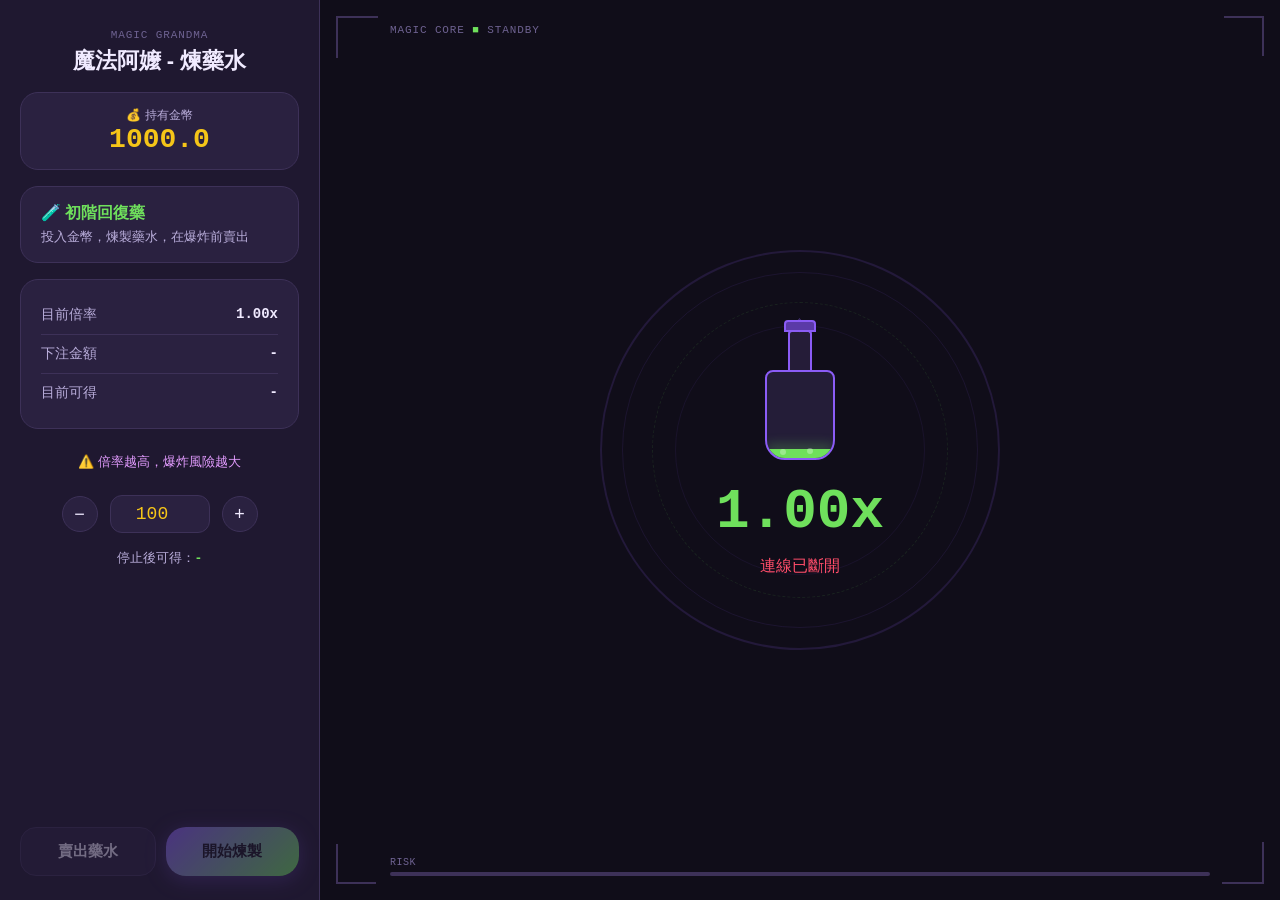
==== static/index.html @ ea38be5e "initial commit" ====
<!DOCTYPE html>
<html lang="zh-TW">
<head>
    <meta charset="UTF-8">
    <title>魔法阿嬤 - 煉藥水</title>
    <link rel="stylesheet" href="style.css">
</head>
<body>
    <div class="layout">
        <!-- 左欄：操作面板 -->
        <div class="panel">
            <div class="panel-title">
                <span class="label">MAGIC GRANDMA</span>
                <h1>魔法阿嬤 - 煉藥水</h1>
            </div>

            <div class="gold-card">
                <div class="gold-label">💰 持有金幣</div>
                <div class="gold-value" id="balanceDisplay">1000.0</div>
            </div>

            <div class="info-card">
                <div class="potion-name">🧪 初階回復藥</div>
                <div class="potion-desc">投入金幣，煉製藥水，在爆炸前賣出</div>
            </div>

            <div class="info-card">
                <div class="stat-row">
                    <span class="label">目前倍率</span>
                    <span class="value" id="panelMultiplier">1.00x</span>
                </div>
                <div class="stat-row">
                    <span class="label">下注金額</span>
                    <span class="value" id="panelBet">-</span>
                </div>
                <div class="stat-row">
                    <span class="label">目前可得</span>
                    <span class="value" id="panelPayout">-</span>
                </div>
            </div>

            <div class="risk-warning" id="riskWarning">⚠️ 倍率越高，爆炸風險越大</div>

            <div class="bet-controls">
                <button class="btn-round" id="betMinus">−</button>
                <input type="number" id="betAmount" value="100" min="1">
                <button class="btn-round" id="betPlus">+</button>
            </div>

            <div class="payout-display">
                停止後可得：<span class="payout-value" id="livePayout">-</span>
            </div>

            <div class="panel-buttons">
                <button class="btn btn-secondary" id="cashOutBtn" disabled>賣出藥水</button>
                <button class="btn btn-primary" id="betBtn">開始煉製</button>
            </div>
        </div>

        <!-- 右欄：煉藥舞台 -->
        <div class="stage" id="stage">
            <div class="stage-corner-tr"></div>
            <div class="stage-corner-bl"></div>

            <!-- 爆炸/成功閃光 -->
            <div class="flash-overlay" id="flashOverlay"></div>

            <!-- 魔法陣 -->
            <div class="magic-circle"></div>
            <div class="magic-circle-inner"></div>

            <!-- 粒子 -->
            <div class="particles" id="particles"></div>

            <div class="stage-status" id="stageStatus">
                Magic Core <span class="dot">■</span> Standby
            </div>

            <div class="stage-badge" id="stageBadge">1.00x</div>

            <div class="stage-center">
                <!-- 藥水瓶 -->
                <div class="potion-bottle" id="potionBottle">
                    <div class="bottle-cap"></div>
                    <div class="bottle-neck"></div>
                    <div class="bottle-body">
                        <div class="bottle-liquid" id="bottleLiquid"></div>
                    </div>
                </div>

                <div class="multiplier-display" id="multiplier">1.00x</div>
                <div class="stage-message" id="stageMessage">空的煉藥台 — 投入金幣以啟動</div>
            </div>

            <span class="progress-label">RISK</span>
            <div class="progress-bar">
                <div class="fill" id="progressFill"></div>
            </div>
        </div>
    </div>

    <script src="game.js"></script>
</body>
</html>
---- static/style.css ----
:root {
  /* 背景 */
  --bg-primary: #16121F;
  --bg-panel: #1F1830;
  --bg-stage: #100D19;
  --bg-card: #2A2140;

  /* 邊框 */
  --border-default: #3D3158;
  --border-glow: #8B5CF6;

  /* 主色：魔法紫 */
  --purple-500: #8B5CF6;
  --purple-400: #A78BFA;
  --purple-700: #5B3AA8;

  /* 主色：邪惡綠 */
  --venom-green: #6FE05C;
  --venom-green-dim: #2F5E28;
  --venom-glow: #9AFF7A;

  /* 警示 */
  --danger: #FF4D6A;
  --warning-text: #E39CFF;

  /* 文字 */
  --text-primary: #F0EAFF;
  --text-secondary: #B8ACD9;
  --text-muted: #6E6291;

  /* 金幣 */
  --gold: #F5C518;

  /* 字體 */
  --font-body: -apple-system, 'Noto Sans TC', sans-serif;
  --font-mono: 'JetBrains Mono', 'Courier New', monospace;
}

* {
  margin: 0;
  padding: 0;
  box-sizing: border-box;
}

body {
  font-family: var(--font-body);
  background: var(--bg-primary);
  color: var(--text-primary);
  height: 100vh;
  overflow: hidden;
}

.layout {
  display: flex;
  height: 100vh;
}

/* === 左欄：操作面板 === */
.panel {
  width: 25%;
  min-width: 280px;
  background: var(--bg-panel);
  border-right: 1px solid var(--border-default);
  padding: 24px 20px;
  display: flex;
  flex-direction: column;
  gap: 16px;
  overflow-y: auto;
}

.panel-title {
  text-align: center;
}

.panel-title .label {
  font-family: var(--font-mono);
  font-size: 11px;
  letter-spacing: 0.08em;
  color: var(--text-muted);
  text-transform: uppercase;
}

.panel-title h1 {
  font-size: 22px;
  font-weight: 700;
  margin-top: 4px;
}

/* 金幣卡片 */
.gold-card {
  background: var(--bg-card);
  border: 1px solid var(--border-default);
  border-radius: 18px;
  padding: 14px 18px;
  text-align: center;
}

.gold-card .gold-label {
  font-size: 12px;
  color: var(--text-secondary);
}

.gold-card .gold-value {
  font-size: 28px;
  font-weight: 700;
  color: var(--gold);
  font-family: var(--font-mono);
}

/* 資訊卡片 */
.info-card {
  background: var(--bg-card);
  border: 1px solid var(--border-default);
  border-radius: 18px;
  padding: 16px 20px;
}

.info-card .potion-name {
  font-size: 16px;
  font-weight: 600;
  color: var(--venom-green);
}

.info-card .potion-desc {
  font-size: 13px;
  color: var(--text-secondary);
  margin-top: 4px;
}

/* 數值列表 */
.stat-row {
  display: flex;
  justify-content: space-between;
  padding: 10px 0;
  border-bottom: 1px solid var(--border-default);
  font-size: 14px;
}

.stat-row:last-child {
  border-bottom: none;
}

.stat-row .label {
  color: var(--text-secondary);
}

.stat-row .value {
  color: var(--text-primary);
  font-weight: 600;
  font-family: var(--font-mono);
}

/* 風險警告 */
.risk-warning {
  font-size: 13px;
  color: var(--warning-text);
  text-align: center;
  padding: 8px;
}

/* 下注金額調整 */
.bet-controls {
  display: flex;
  align-items: center;
  justify-content: center;
  gap: 12px;
}

.bet-controls input {
  width: 100px;
  text-align: center;
  font-size: 18px;
  font-family: var(--font-mono);
  padding: 8px 12px;
  background: var(--bg-card);
  border: 1px solid var(--border-default);
  border-radius: 12px;
  color: var(--gold);
  outline: none;
}

.bet-controls input:focus {
  border-color: var(--purple-400);
}

.btn-round {
  width: 36px;
  height: 36px;
  border-radius: 50%;
  background: var(--bg-card);
  border: 1px solid var(--border-default);
  color: var(--text-primary);
  font-size: 18px;
  cursor: pointer;
  transition: border-color 0.15s;
}

.btn-round:hover {
  border-color: var(--purple-400);
}

/* 可得金額 */
.payout-display {
  text-align: center;
  font-size: 13px;
  color: var(--text-secondary);
}

.payout-display .payout-value {
  color: var(--venom-green);
  font-weight: 600;
  font-family: var(--font-mono);
}

/* 底部按鈕 */
.panel-buttons {
  margin-top: auto;
  display: flex;
  gap: 10px;
}

.btn {
  border-radius: 16px;
  padding: 14px 28px;
  font-weight: 600;
  font-size: 15px;
  border: none;
  cursor: pointer;
  transition: transform 0.12s ease, box-shadow 0.12s ease;
  flex: 1;
}

.btn:hover {
  transform: translateY(-1px);
}

.btn:active {
  transform: translateY(0px) scale(0.98);
}

.btn:disabled {
  opacity: 0.4;
  cursor: not-allowed;
  transform: none;
}

.btn-primary {
  background: linear-gradient(135deg, #8B5CF6, #6FE05C);
  color: #16121F;
  border-radius: 20px;
  box-shadow: 0 4px 20px rgba(139, 92, 246, 0.4);
}

.btn-primary:hover:not(:disabled) {
  box-shadow: 0 6px 24px rgba(139, 92, 246, 0.6);
}

.btn-primary.brewing {
  background: linear-gradient(135deg, #6FE05C, #9AFF7A);
  animation: btnPulse 1.5s infinite;
}

@keyframes btnPulse {
  0%, 100% { box-shadow: 0 4px 20px rgba(111, 224, 92, 0.3); }
  50% { box-shadow: 0 6px 30px rgba(111, 224, 92, 0.6); }
}

.btn-secondary {
  background: var(--bg-card);
  color: var(--text-primary);
  border: 1.5px solid var(--border-default);
  border-radius: 16px;
}

.btn-secondary:hover:not(:disabled) {
  border-color: var(--purple-400);
}

/* === 右欄：煉藥舞台 === */
.stage {
  flex: 1;
  background: var(--bg-stage);
  position: relative;
  display: flex;
  align-items: center;
  justify-content: center;
  overflow: hidden;
}

/* HUD 邊角 */
.stage::before,
.stage::after {
  content: '';
  position: absolute;
  width: 40px;
  height: 40px;
  border-color: var(--border-default);
  border-style: solid;
}

.stage::before {
  top: 16px;
  left: 16px;
  border-width: 2px 0 0 2px;
}

.stage::after {
  bottom: 16px;
  right: 16px;
  border-width: 0 2px 2px 0;
}

.stage-corner-tr,
.stage-corner-bl {
  position: absolute;
  width: 40px;
  height: 40px;
  border-color: var(--border-default);
  border-style: solid;
}

.stage-corner-tr {
  top: 16px;
  right: 16px;
  border-width: 2px 2px 0 0;
}

.stage-corner-bl {
  bottom: 16px;
  left: 16px;
  border-width: 0 0 2px 2px;
}

/* === 魔法陣背景 === */
.magic-circle {
  position: absolute;
  width: 400px;
  height: 400px;
  border: 2px solid rgba(139, 92, 246, 0.15);
  border-radius: 50%;
  animation: rotate 20s linear infinite;
  pointer-events: none;
}

.magic-circle::before {
  content: '';
  position: absolute;
  inset: 20px;
  border: 1px solid rgba(139, 92, 246, 0.1);
  border-radius: 50%;
}

.magic-circle::after {
  content: '';
  position: absolute;
  inset: 50px;
  border: 1.5px dashed rgba(111, 224, 92, 0.1);
  border-radius: 50%;
  animation: rotate-reverse 15s linear infinite;
}

.magic-circle-inner {
  position: absolute;
  width: 250px;
  height: 250px;
  border: 1px solid rgba(139, 92, 246, 0.08);
  border-radius: 50%;
  animation: rotate-reverse 12s linear infinite;
  pointer-events: none;
}

.magic-circle-inner::before {
  content: '✦';
  position: absolute;
  top: -8px;
  left: 50%;
  transform: translateX(-50%);
  color: rgba(139, 92, 246, 0.3);
  font-size: 16px;
}

.stage.brewing .magic-circle {
  border-color: rgba(111, 224, 92, 0.25);
  animation-duration: 8s;
  box-shadow: 0 0 60px rgba(111, 224, 92, 0.05);
}

.stage.brewing .magic-circle::after {
  border-color: rgba(111, 224, 92, 0.2);
  animation-duration: 6s;
}

.stage.risk-high .magic-circle {
  border-color: rgba(255, 77, 106, 0.3);
  animation-duration: 4s;
  box-shadow: 0 0 80px rgba(255, 77, 106, 0.08);
}

.stage.risk-high .magic-circle::after {
  border-color: rgba(227, 156, 255, 0.25);
  animation-duration: 3s;
}

@keyframes rotate {
  from { transform: rotate(0deg); }
  to { transform: rotate(360deg); }
}

@keyframes rotate-reverse {
  from { transform: rotate(360deg); }
  to { transform: rotate(0deg); }
}

/* === 粒子效果 === */
.particles {
  position: absolute;
  inset: 0;
  pointer-events: none;
  overflow: hidden;
}

.particle {
  position: absolute;
  width: 4px;
  height: 4px;
  background: var(--venom-green);
  border-radius: 50%;
  opacity: 0;
  animation: float-particle 4s infinite;
  box-shadow: 0 0 6px var(--venom-green);
}

.stage.brewing .particle {
  opacity: 0.6;
}

.stage.risk-high .particle {
  background: var(--warning-text);
  box-shadow: 0 0 6px var(--warning-text);
  animation-duration: 2s;
}

@keyframes float-particle {
  0% {
    opacity: 0;
    transform: translateY(0) scale(0.5);
  }
  20% {
    opacity: 0.7;
  }
  80% {
    opacity: 0.3;
  }
  100% {
    opacity: 0;
    transform: translateY(-120px) translateX(20px) scale(0);
  }
}

/* 左上狀態標籤 */
.stage-status {
  position: absolute;
  top: 24px;
  left: 70px;
  font-family: var(--font-mono);
  font-size: 11px;
  letter-spacing: 0.08em;
  color: var(--text-muted);
  text-transform: uppercase;
}

.stage-status .dot {
  color: var(--venom-green);
}

.stage-status.brewing .dot {
  animation: blink 1s infinite;
}

@keyframes blink {
  0%, 100% { opacity: 1; }
  50% { opacity: 0.3; }
}

/* 右上倍率徽章 */
.stage-badge {
  position: absolute;
  top: 24px;
  right: 70px;
  font-family: var(--font-mono);
  font-size: 16px;
  font-weight: 700;
  color: var(--venom-green);
  opacity: 0;
  transition: opacity 0.3s;
}

.stage-badge.visible {
  opacity: 1;
}

/* 中央主視覺 */
.stage-center {
  text-align: center;
  z-index: 2;
  position: relative;
}

/* === 藥水瓶 === */
.potion-bottle {
  width: 100px;
  height: 140px;
  margin: 0 auto 20px;
  position: relative;
  animation: breathe 2s ease-in-out infinite;
}

@keyframes breathe {
  0%, 100% { transform: scale(1); }
  50% { transform: scale(1.02); }
}

.stage.brewing .potion-bottle {
  animation: breathe-active 1.2s ease-in-out infinite;
}

@keyframes breathe-active {
  0%, 100% { transform: scale(0.98) rotate(-0.5deg); }
  50% { transform: scale(1.03) rotate(0.5deg); }
}

.bottle-body {
  position: absolute;
  bottom: 0;
  left: 50%;
  transform: translateX(-50%);
  width: 70px;
  height: 90px;
  border: 2px solid var(--purple-500);
  border-radius: 8px 8px 20px 20px;
  overflow: hidden;
  background: rgba(42, 33, 64, 0.8);
}

.bottle-neck {
  position: absolute;
  top: 10px;
  left: 50%;
  transform: translateX(-50%);
  width: 24px;
  height: 40px;
  border: 2px solid var(--purple-500);
  border-radius: 4px 4px 0 0;
  border-bottom: none;
  background: rgba(42, 33, 64, 0.8);
}

.bottle-cap {
  position: absolute;
  top: 0;
  left: 50%;
  transform: translateX(-50%);
  width: 32px;
  height: 12px;
  background: var(--purple-700);
  border-radius: 4px 4px 0 0;
  border: 2px solid var(--purple-500);
}

.bottle-liquid {
  position: absolute;
  bottom: 0;
  left: 0;
  right: 0;
  height: 10%;
  background: var(--venom-green);
  transition: height 0.3s ease, background 0.5s ease;
  box-shadow: 0 -4px 12px rgba(111, 224, 92, 0.3);
}

.bottle-liquid.risk-medium {
  background: var(--purple-400);
  box-shadow: 0 -4px 12px rgba(167, 139, 250, 0.4);
}

.bottle-liquid.risk-high {
  background: var(--danger);
  box-shadow: 0 -4px 12px rgba(255, 77, 106, 0.4);
}

/* 液體氣泡 */
.bottle-liquid::before,
.bottle-liquid::after {
  content: '';
  position: absolute;
  width: 6px;
  height: 6px;
  background: rgba(255, 255, 255, 0.3);
  border-radius: 50%;
  animation: bubble 2s infinite;
}

.bottle-liquid::before {
  left: 20%;
  bottom: 30%;
  animation-delay: 0s;
}

.bottle-liquid::after {
  left: 60%;
  bottom: 50%;
  animation-delay: 0.8s;
}

@keyframes bubble {
  0% { transform: translateY(0) scale(1); opacity: 0.6; }
  100% { transform: translateY(-20px) scale(0.3); opacity: 0; }
}

/* 瓶身發光 */
.bottle-body::after {
  content: '';
  position: absolute;
  inset: -4px;
  border-radius: 10px 10px 22px 22px;
  border: 2px solid transparent;
  transition: border-color 0.3s, box-shadow 0.3s;
}

.stage.brewing .bottle-body::after {
  border-color: rgba(111, 224, 92, 0.3);
  box-shadow: 0 0 20px rgba(111, 224, 92, 0.15);
}

.stage.risk-high .bottle-body::after {
  border-color: rgba(255, 77, 106, 0.4);
  box-shadow: 0 0 30px rgba(255, 77, 106, 0.2);
}

/* 倍率數字 */
.multiplier-display {
  font-family: var(--font-mono);
  font-size: 56px;
  font-weight: 700;
  color: var(--venom-green);
  transition: color 0.3s;
}

.multiplier-display.tick-bounce {
  animation: tickBounce 0.15s ease-out;
}

@keyframes tickBounce {
  0% { transform: scale(1); }
  50% { transform: scale(1.08); }
  100% { transform: scale(1); }
}

.multiplier-display.risk-medium {
  color: var(--purple-400);
}

.multiplier-display.risk-high {
  color: var(--warning-text);
}

.multiplier-display.crashed {
  color: var(--danger);
  animation: shake 0.4s;
}

.multiplier-display.cashed {
  color: var(--venom-glow);
  text-shadow: 0 0 20px rgba(111, 224, 92, 0.6);
}

@keyframes shake {
  0%, 100% { transform: translateX(0); }
  15% { transform: translateX(-8px) rotate(-1deg); }
  30% { transform: translateX(8px) rotate(1deg); }
  45% { transform: translateX(-6px); }
  60% { transform: translateX(6px); }
  75% { transform: translateX(-3px); }
  90% { transform: translateX(3px); }
}

.stage-message {
  margin-top: 12px;
  font-size: 16px;
  color: var(--text-secondary);
  min-height: 24px;
}

.stage-message.success {
  color: var(--venom-green);
}

.stage-message.fail {
  color: var(--danger);
}

/* === 爆炸閃光效果 === */
.flash-overlay {
  position: absolute;
  inset: 0;
  background: var(--danger);
  opacity: 0;
  pointer-events: none;
  z-index: 100;
  transition: opacity 0.05s;
}

.flash-overlay.active {
  animation: flashBang 0.4s ease-out;
}

@keyframes flashBang {
  0% { opacity: 0.6; }
  100% { opacity: 0; }
}

/* 成功閃光 */
.flash-overlay.success-flash {
  background: var(--venom-green);
  animation: flashBang 0.3s ease-out;
}

/* === 進度條（風險累積） === */
.progress-bar {
  position: absolute;
  bottom: 24px;
  left: 70px;
  right: 70px;
  height: 4px;
  background: var(--border-default);
  border-radius: 2px;
  overflow: hidden;
}

.progress-bar .fill {
  height: 100%;
  width: 0%;
  background: var(--venom-green);
  transition: width 0.1s linear, background 0.3s;
  border-radius: 2px;
}

.progress-bar .fill.risk-medium {
  background: var(--purple-400);
}

.progress-bar .fill.risk-high {
  background: var(--danger);
}

/* 進度條標籤 */
.progress-label {
  position: absolute;
  bottom: 32px;
  left: 70px;
  font-family: var(--font-mono);
  font-size: 10px;
  color: var(--text-muted);
  letter-spacing: 0.05em;
}
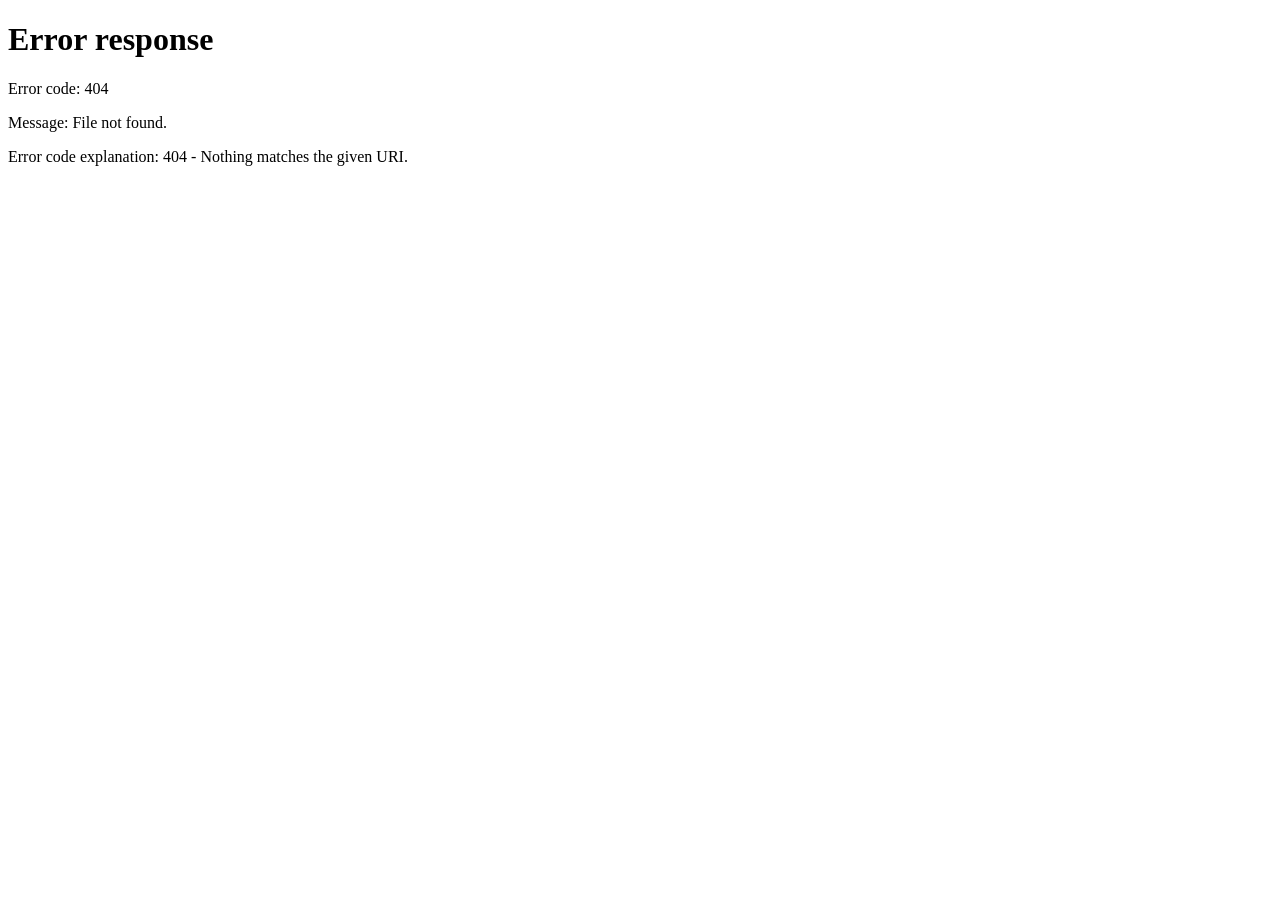
==== commit da9a44d8: "feat: auth system" ====
--- a/static/index.html
+++ b/static/index.html
@@ -6,6 +6,7 @@
     <link rel="stylesheet" href="style.css">
 </head>
 <body>
+    <button id="logoutBtn" style="position:fixed; top:12px; right:16px; z-index:999; padding:10px 20px; border-radius:12px; background:linear-gradient(135deg, #8B5CF6, #5B3AA8); color:#F0EAFF; border:none; cursor:pointer; font-size:14px; font-weight:600; box-shadow:0 2px 12px rgba(139,92,246,0.4);">登出</button>
     <div class="layout">
         <!-- 左欄：操作面板 -->
         <div class="panel">
@@ -16,7 +17,7 @@
 
             <div class="gold-card">
                 <div class="gold-label">💰 持有金幣</div>
-                <div class="gold-value" id="balanceDisplay">1000.0</div>
+                <div class="gold-value" id="balanceDisplay">2000.0</div>
             </div>
 
             <div class="info-card">
